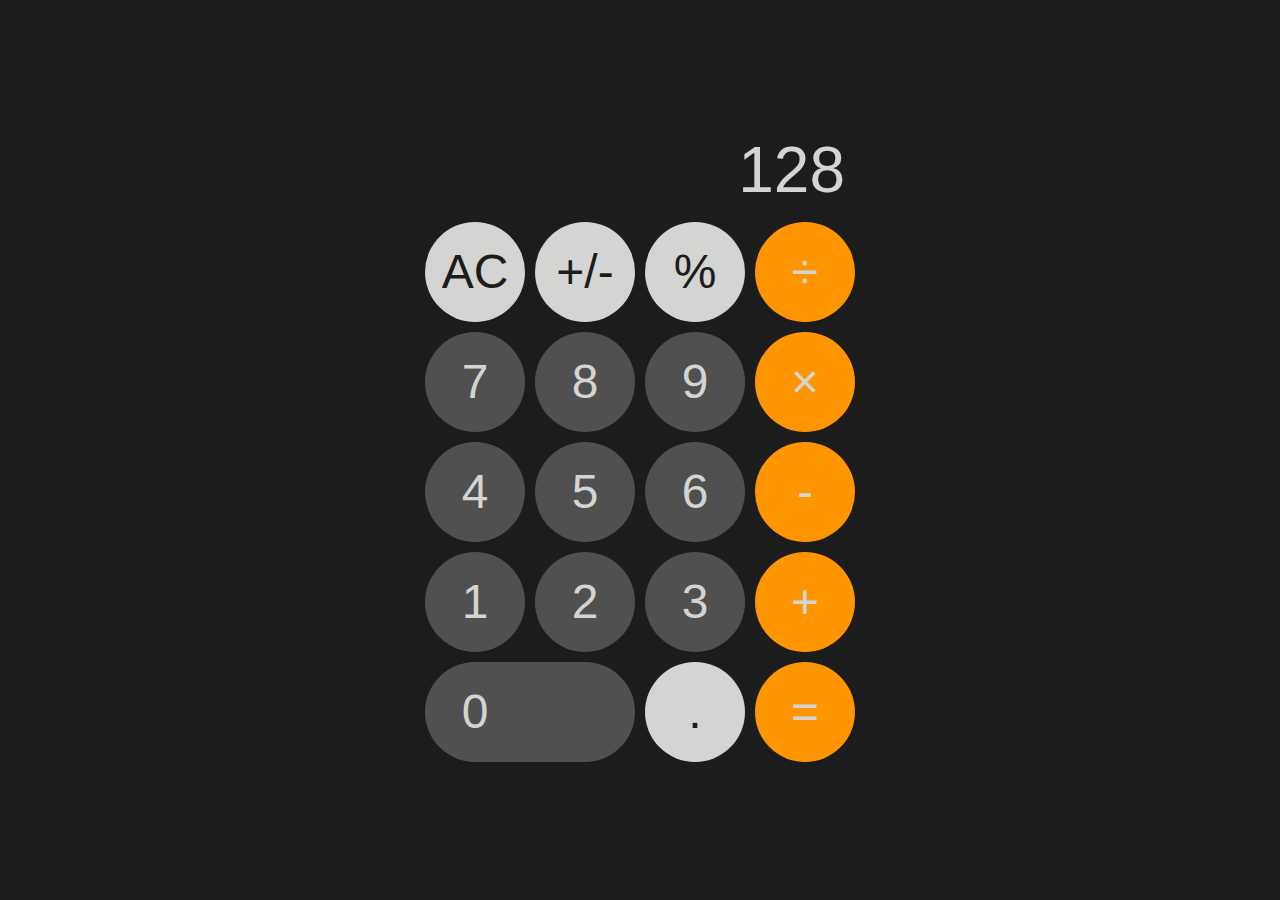
==== index.html @ 3b6b2f3e "finished pseudocode" ====
<!DOCTYPE html>
<html lang="en">
  <head>
    <meta charset="UTF-8" />
    <meta name="viewport" content="width=device-width, initial-scale=1.0" />
    <title>Calculator</title>

    <link rel="stylesheet" href="reset.css" />
    <link rel="stylesheet" href="style.css" />
    <script src="app.js" defer></script>
  </head>
  <body>
    <div class="calculator-container">
      <div id="display">128</div>
      <div class="buttons-container">
        <!-- 4x5 grid with the calculator buttons achieved using grid -->
        <div class="utility-button button">AC</div>
        <div class="utility-button button">+/-</div>
        <div class="utility-button button">%</div>
        <div class="operator-button button" data-operation="divide">
          &divide;
        </div>

        <div class="operand-button button">7</div>
        <div class="operand-button button">8</div>
        <div class="operand-button button">9</div>
        <div class="operator-button button" data-operation="multiply">
          &times;
        </div>

        <div class="operand-button button">4</div>
        <div class="operand-button button">5</div>
        <div class="operand-button button">6</div>
        <div class="operator-button button" data-operation="subtract">-</div>

        <div class="operand-button button">1</div>
        <div class="operand-button button">2</div>
        <div class="operand-button button">3</div>
        <div class="operator-button button" data-operation="add">+</div>

        <div id="zero-button" class="operand-button button">0</div>
        <div id="dot-button" class="utility-button button">.</div>
        <div
          id="operate-button"
          class="compute-button button"
          data-operation="operate"
        >
          =
        </div>
      </div>
    </div>
  </body>
</html>
---- style.css ----
/* basic styles */

:root {
  --default-button-dimension: 100px;
}

body {
  height: 100vh;

  display: flex;
  justify-content: center;
  align-items: center;

  background-color: #1c1c1c;
  color: #d4d4d2;

  font-family: sans-serif;
  font-size: 48px;

  -webkit-user-select: none; /* Safari */
  -ms-user-select: none; /* IE 10 and IE 11 */
  user-select: none; /* Standard syntax */
}

.button {
  width: var(--default-button-dimension);
  height: var(--default-button-dimension);
  border-radius: 50%;

  display: flex;
  justify-content: center;
  align-items: center;
}

.operand-button {
  background-color: #505050;
}

.operator-button,
.compute-button {
  background-color: #ff9500;
}

.utility-button {
  background-color: #d4d4d2;
  color: #1c1c1c;
}

.buttons-container {
  display: grid;
}

/* basic layout and grid */

.calculator-container {
  display: flex;
  flex-direction: column;
  align-items: center;

  gap: 20px;
}

/* display */

#display {
  width: 100%;
  font-size: 64px;

  text-align: right;
  padding-right: 20px;
}

/* buttons */

.buttons-container {
  display: grid;
  grid-template-columns:
    var(--default-button-dimension) var(--default-button-dimension)
    var(--default-button-dimension) var(--default-button-dimension);
  grid-template-rows: 5;

  column-gap: 10px;
  row-gap: 10px;
}

#zero-button {
  /* to manually change every time detault-button-dimension is updated */
  padding-right: 110px;
  border-radius: var(--default-button-dimension);

  grid-column-start: 1;
  grid-column-end: 2;
}

#dot-button {
  grid-column-start: 3;
  grid-column-end: 3;
}

#compute-button {
  grid-column-start: 4;
  grid-column-end: 4;
}
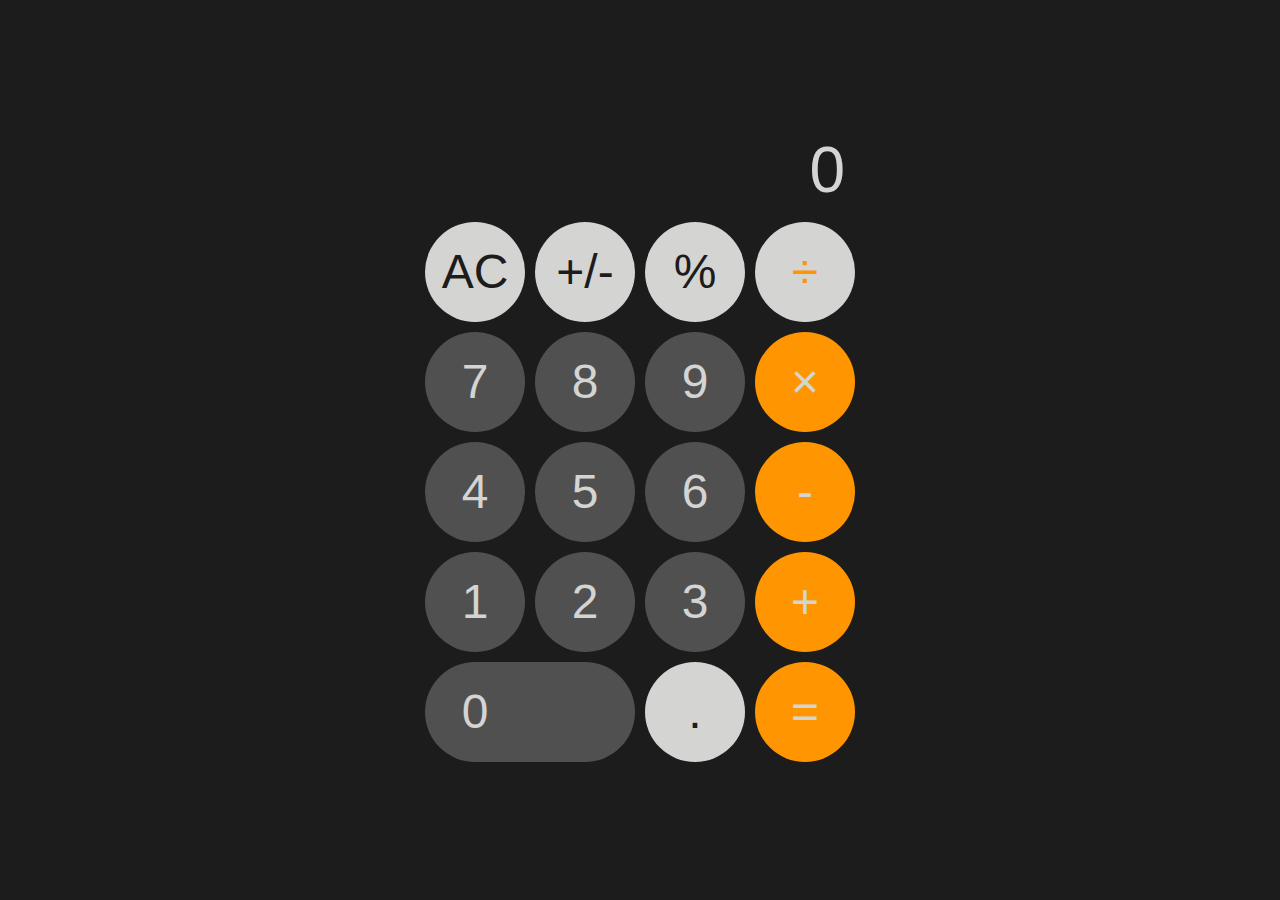
==== commit c42dd8d3: "add style interactivity for operator buttons" ====
--- a/index.html
+++ b/index.html
@@ -11,13 +11,16 @@
   </head>
   <body>
     <div class="calculator-container">
-      <div id="display">128</div>
+      <div id="display">0</div>
       <div class="buttons-container">
         <!-- 4x5 grid with the calculator buttons achieved using grid -->
         <div class="utility-button button">AC</div>
         <div class="utility-button button">+/-</div>
         <div class="utility-button button">%</div>
-        <div class="operator-button button" data-operation="divide">
+        <div
+          class="operator-button button operation-active"
+          data-operation="divide"
+        >
           &divide;
         </div>
 
--- a/style.css
+++ b/style.css
@@ -101,3 +101,19 @@
   grid-column-start: 4;
   grid-column-end: 4;
 }
+
+/* active button */
+
+.operand-button:hover {
+  background-color: #d4d4d2;
+  color: #505050;
+}
+
+.operator-button {
+  transition: all 0.2s;
+}
+
+.operation-active {
+  background-color: #d4d4d2;
+  color: #ff9500;
+}
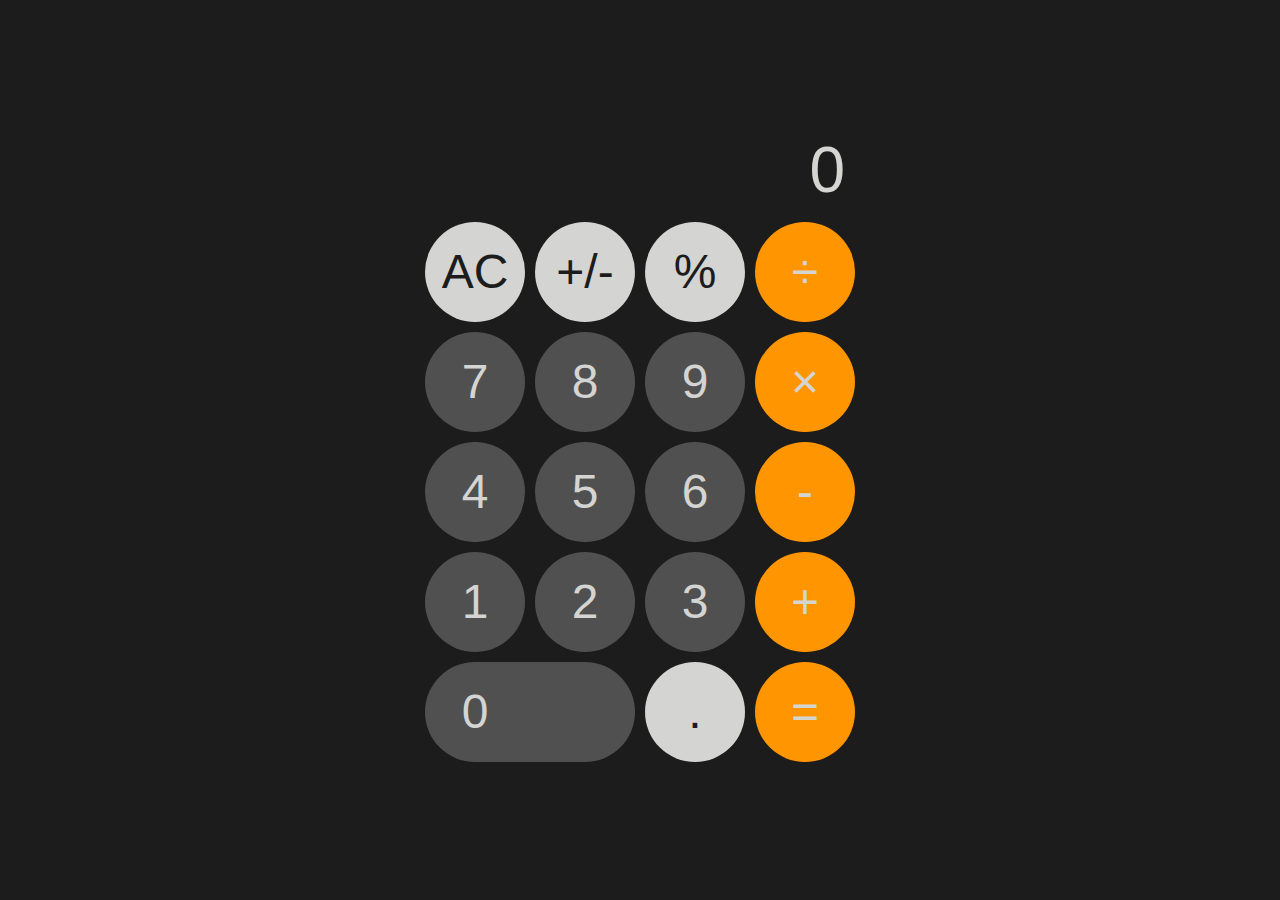
==== commit b9dc5bb0: "create changeSign and reset functions" ====
--- a/index.html
+++ b/index.html
@@ -14,13 +14,10 @@
       <div id="display">0</div>
       <div class="buttons-container">
         <!-- 4x5 grid with the calculator buttons achieved using grid -->
-        <div class="utility-button button">AC</div>
-        <div class="utility-button button">+/-</div>
-        <div class="utility-button button">%</div>
-        <div
-          class="operator-button button operation-active"
-          data-operation="divide"
-        >
+        <div class="utility-button button" data-util="reset">AC</div>
+        <div class="utility-button button" data-util="change-sign">+/-</div>
+        <div class="utility-button button" data-util="percent">%</div>
+        <div class="operator-button button" data-operation="divide">
           &divide;
         </div>
 
@@ -42,7 +39,9 @@
         <div class="operator-button button" data-operation="add">+</div>
 
         <div id="zero-button" class="operand-button button">0</div>
-        <div id="dot-button" class="utility-button button">.</div>
+        <div id="dot-button" class="utility-button button" data-util="dot">
+          .
+        </div>
         <div
           id="operate-button"
           class="compute-button button"
--- a/style.css
+++ b/style.css
@@ -109,7 +109,9 @@
   color: #505050;
 }
 
-.operator-button {
+.operator-button,
+.operand-button,
+#compute-button {
   transition: all 0.2s;
 }
 
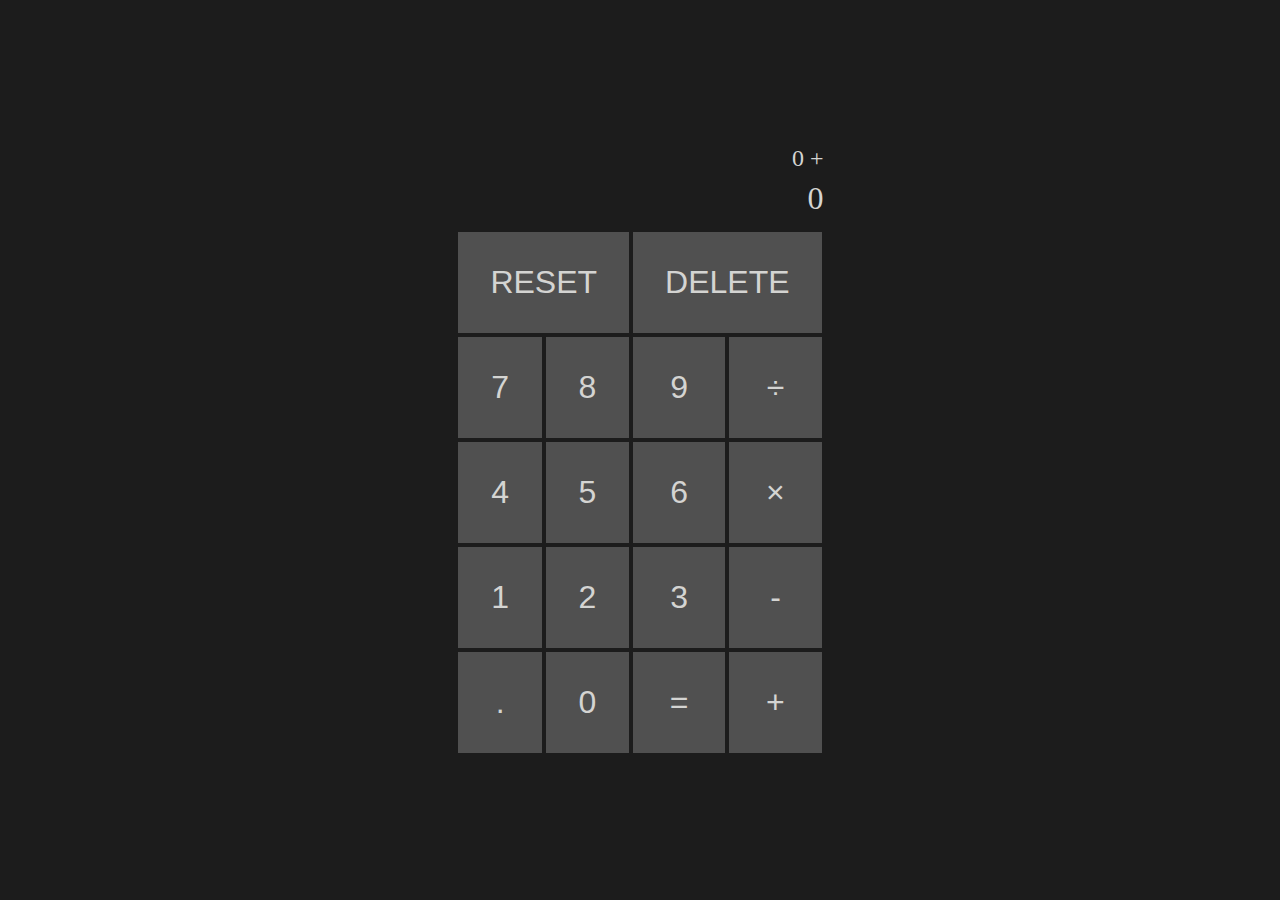
==== commit 0190ead8: "start from scratch" ====
--- a/index.html
+++ b/index.html
@@ -7,48 +7,45 @@
 
     <link rel="stylesheet" href="reset.css" />
     <link rel="stylesheet" href="style.css" />
-    <script src="app.js" defer></script>
   </head>
+
   <body>
-    <div class="calculator-container">
-      <div id="display">0</div>
+    <div class="container">
+      <div class="displays-container">
+        <p class="secondary-display">0 +</p>
+        <p class="primary-display">0</p>
+      </div>
       <div class="buttons-container">
-        <!-- 4x5 grid with the calculator buttons achieved using grid -->
-        <div class="utility-button button" data-util="reset">AC</div>
-        <div class="utility-button button" data-util="change-sign">+/-</div>
-        <div class="utility-button button" data-util="percent">%</div>
-        <div class="operator-button button" data-operation="divide">
-          &divide;
-        </div>
-
-        <div class="operand-button button">7</div>
-        <div class="operand-button button">8</div>
-        <div class="operand-button button">9</div>
-        <div class="operator-button button" data-operation="multiply">
-          &times;
-        </div>
-
-        <div class="operand-button button">4</div>
-        <div class="operand-button button">5</div>
-        <div class="operand-button button">6</div>
-        <div class="operator-button button" data-operation="subtract">-</div>
-
-        <div class="operand-button button">1</div>
-        <div class="operand-button button">2</div>
-        <div class="operand-button button">3</div>
-        <div class="operator-button button" data-operation="add">+</div>
-
-        <div id="zero-button" class="operand-button button">0</div>
-        <div id="dot-button" class="utility-button button" data-util="dot">
-          .
-        </div>
-        <div
-          id="operate-button"
-          class="compute-button button"
-          data-operation="operate"
-        >
-          =
-        </div>
+        <table>
+          <tr>
+            <td colspan="2"><button>RESET</button></td>
+            <td colspan="2"><button>DELETE</button></td>
+          </tr>
+          <tr>
+            <td><button>7</button></td>
+            <td><button>8</button></td>
+            <td><button>9</button></td>
+            <td><button>÷</button></td>
+          </tr>
+          <tr>
+            <td><button>4</button></td>
+            <td><button>5</button></td>
+            <td><button>6</button></td>
+            <td><button>×</button></td>
+          </tr>
+          <tr>
+            <td><button>1</button></td>
+            <td><button>2</button></td>
+            <td><button>3</button></td>
+            <td><button>-</button></td>
+          </tr>
+          <tr>
+            <td><button>.</button></td>
+            <td><button>0</button></td>
+            <td><button>=</button></td>
+            <td><button>+</button></td>
+          </tr>
+        </table>
       </div>
     </div>
   </body>
--- a/style.css
+++ b/style.css
@@ -1,121 +1,53 @@
-/* basic styles */
-
 :root {
-  --default-button-dimension: 100px;
+  --font-size-primary: 32px;
+  --font-size-secondary: 24px;
 }
 
 body {
   height: 100vh;
-
   display: flex;
   justify-content: center;
   align-items: center;
 
   background-color: #1c1c1c;
   color: #d4d4d2;
-
-  font-family: sans-serif;
-  font-size: 48px;
-
-  -webkit-user-select: none; /* Safari */
-  -ms-user-select: none; /* IE 10 and IE 11 */
-  user-select: none; /* Standard syntax */
 }
 
-.button {
-  width: var(--default-button-dimension);
-  height: var(--default-button-dimension);
-  border-radius: 50%;
+/* displays dimensions and spacing */
 
-  display: flex;
-  justify-content: center;
-  align-items: center;
+.displays-container {
+  font-size: var(--font-size-primary);
 }
 
-.operand-button {
-  background-color: #505050;
+.secondary-display,
+.primary-display {
+  text-align: right;
 }
 
-.operator-button,
-.compute-button {
-  background-color: #ff9500;
+.secondary-display {
+  margin-bottom: calc(var(--font-size-secondary) / 2);
+  font-size: var(--font-size-secondary);
 }
 
-.utility-button {
-  background-color: #d4d4d2;
-  color: #1c1c1c;
+.primary-display {
+  margin-bottom: calc(var(--font-size-primary) / 2);
 }
 
-.buttons-container {
-  display: grid;
+/* buttons dimensions and spacing */
+
+button {
+  font-size: var(--font-size-primary);
+
+  border: none;
+  background-color: white;
+  width: 100%;
+
+  background-color: #505050;
+  color: #d4d4d2;
+
+  padding: 1em;
 }
 
-/* basic layout and grid */
-
-.calculator-container {
-  display: flex;
-  flex-direction: column;
-  align-items: center;
-
-  gap: 20px;
+table td {
+  padding: 2px;
 }
-
-/* display */
-
-#display {
-  width: 100%;
-  font-size: 64px;
-
-  text-align: right;
-  padding-right: 20px;
-}
-
-/* buttons */
-
-.buttons-container {
-  display: grid;
-  grid-template-columns:
-    var(--default-button-dimension) var(--default-button-dimension)
-    var(--default-button-dimension) var(--default-button-dimension);
-  grid-template-rows: 5;
-
-  column-gap: 10px;
-  row-gap: 10px;
-}
-
-#zero-button {
-  /* to manually change every time detault-button-dimension is updated */
-  padding-right: 110px;
-  border-radius: var(--default-button-dimension);
-
-  grid-column-start: 1;
-  grid-column-end: 2;
-}
-
-#dot-button {
-  grid-column-start: 3;
-  grid-column-end: 3;
-}
-
-#compute-button {
-  grid-column-start: 4;
-  grid-column-end: 4;
-}
-
-/* active button */
-
-.operand-button:hover {
-  background-color: #d4d4d2;
-  color: #505050;
-}
-
-.operator-button,
-.operand-button,
-#compute-button {
-  transition: all 0.2s;
-}
-
-.operation-active {
-  background-color: #d4d4d2;
-  color: #ff9500;
-}
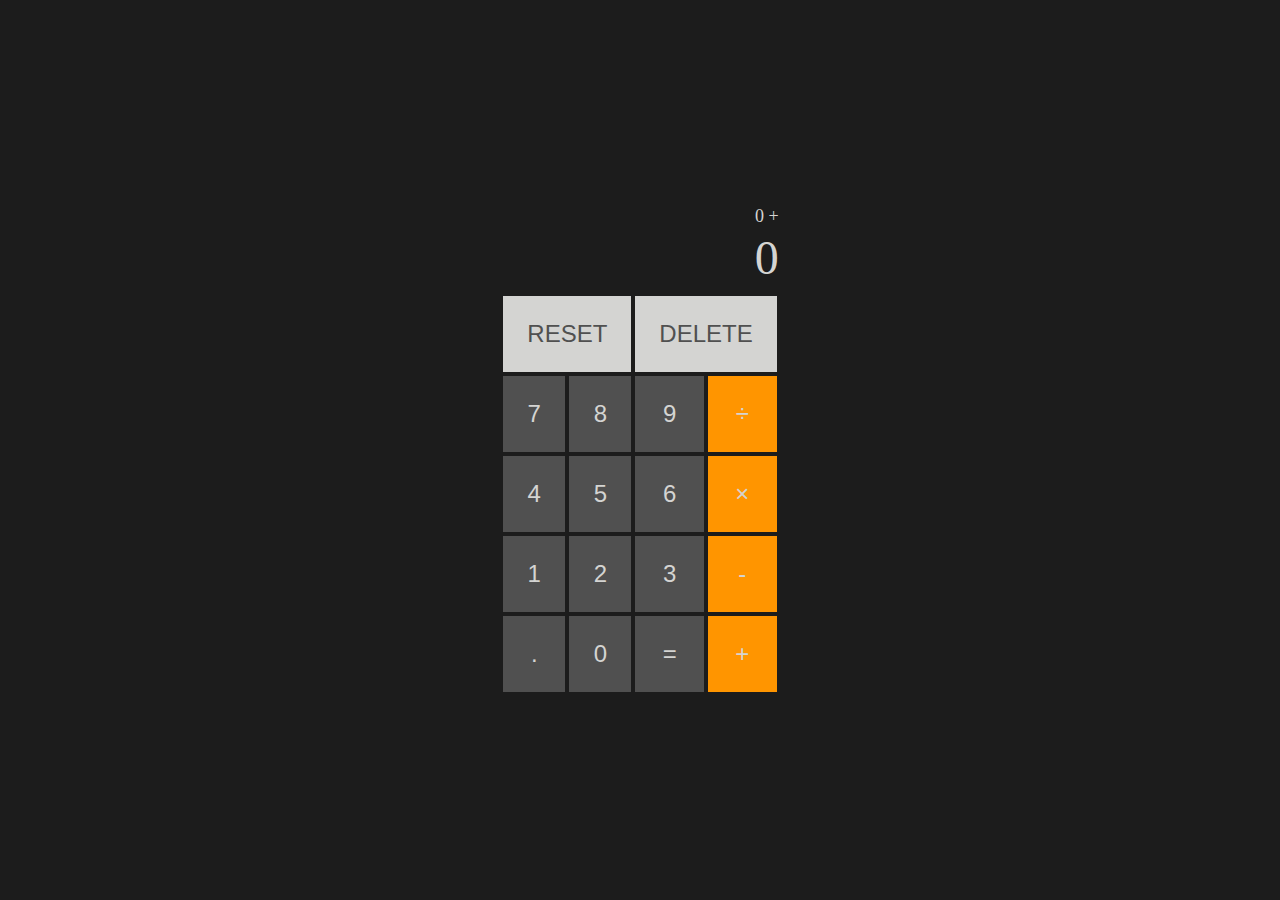
==== commit 65d0217f: "complete basic styling and layout" ====
--- a/index.html
+++ b/index.html
@@ -4,6 +4,8 @@
     <meta charset="UTF-8" />
     <meta name="viewport" content="width=device-width, initial-scale=1.0" />
     <title>Calculator</title>
+
+    <script src="app.js" defer></script>
 
     <link rel="stylesheet" href="reset.css" />
     <link rel="stylesheet" href="style.css" />
@@ -18,32 +20,32 @@
       <div class="buttons-container">
         <table>
           <tr>
-            <td colspan="2"><button>RESET</button></td>
-            <td colspan="2"><button>DELETE</button></td>
+            <td colspan="2"><button class="special-button">RESET</button></td>
+            <td colspan="2"><button class="special-button">DELETE</button></td>
           </tr>
           <tr>
             <td><button>7</button></td>
             <td><button>8</button></td>
             <td><button>9</button></td>
-            <td><button>÷</button></td>
+            <td><button class="operator-button">÷</button></td>
           </tr>
           <tr>
             <td><button>4</button></td>
             <td><button>5</button></td>
             <td><button>6</button></td>
-            <td><button>×</button></td>
+            <td><button class="operator-button">×</button></td>
           </tr>
           <tr>
             <td><button>1</button></td>
             <td><button>2</button></td>
             <td><button>3</button></td>
-            <td><button>-</button></td>
+            <td><button class="operator-button">-</button></td>
           </tr>
           <tr>
-            <td><button>.</button></td>
+            <td><button class="dot-button">.</button></td>
             <td><button>0</button></td>
-            <td><button>=</button></td>
-            <td><button>+</button></td>
+            <td><button class="equals-button">=</button></td>
+            <td><button class="operator-button">+</button></td>
           </tr>
         </table>
       </div>
--- a/style.css
+++ b/style.css
@@ -1,6 +1,6 @@
 :root {
-  --font-size-primary: 32px;
-  --font-size-secondary: 24px;
+  --font-size-primary: 24px;
+  --font-size-secondary: 18px;
 }
 
 body {
@@ -31,6 +31,7 @@
 
 .primary-display {
   margin-bottom: calc(var(--font-size-primary) / 2);
+  font-size: calc(var(--font-size-primary) * 2);
 }
 
 /* buttons dimensions and spacing */
@@ -51,3 +52,15 @@
 table td {
   padding: 2px;
 }
+
+/* buttons colors */
+
+.operator-button {
+  background-color: #ff9500;
+  color: #d4d4d2;
+}
+
+.special-button {
+  background-color: #d4d4d2;
+  color: #505050;
+}
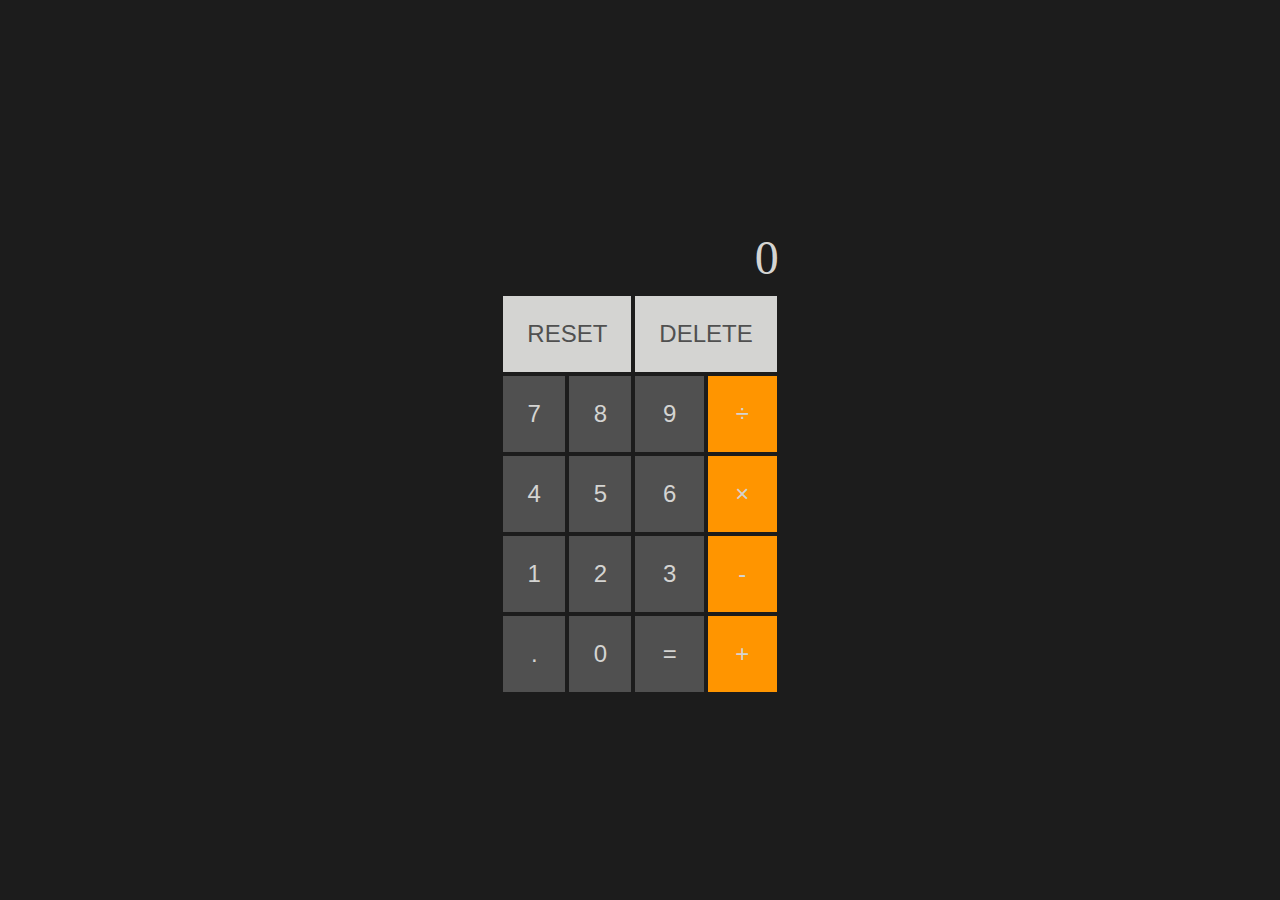
==== commit 8db5d170: "write first broken logic, to rewrite" ====
--- a/index.html
+++ b/index.html
@@ -14,14 +14,18 @@
   <body>
     <div class="container">
       <div class="displays-container">
-        <p class="secondary-display">0 +</p>
+        <p class="secondary-display">&nbsp;</p>
         <p class="primary-display">0</p>
       </div>
       <div class="buttons-container">
         <table>
           <tr>
-            <td colspan="2"><button class="special-button">RESET</button></td>
-            <td colspan="2"><button class="special-button">DELETE</button></td>
+            <td colspan="2">
+              <button class="special-button reset-button">RESET</button>
+            </td>
+            <td colspan="2">
+              <button class="special-button delete-button">DELETE</button>
+            </td>
           </tr>
           <tr>
             <td><button>7</button></td>
